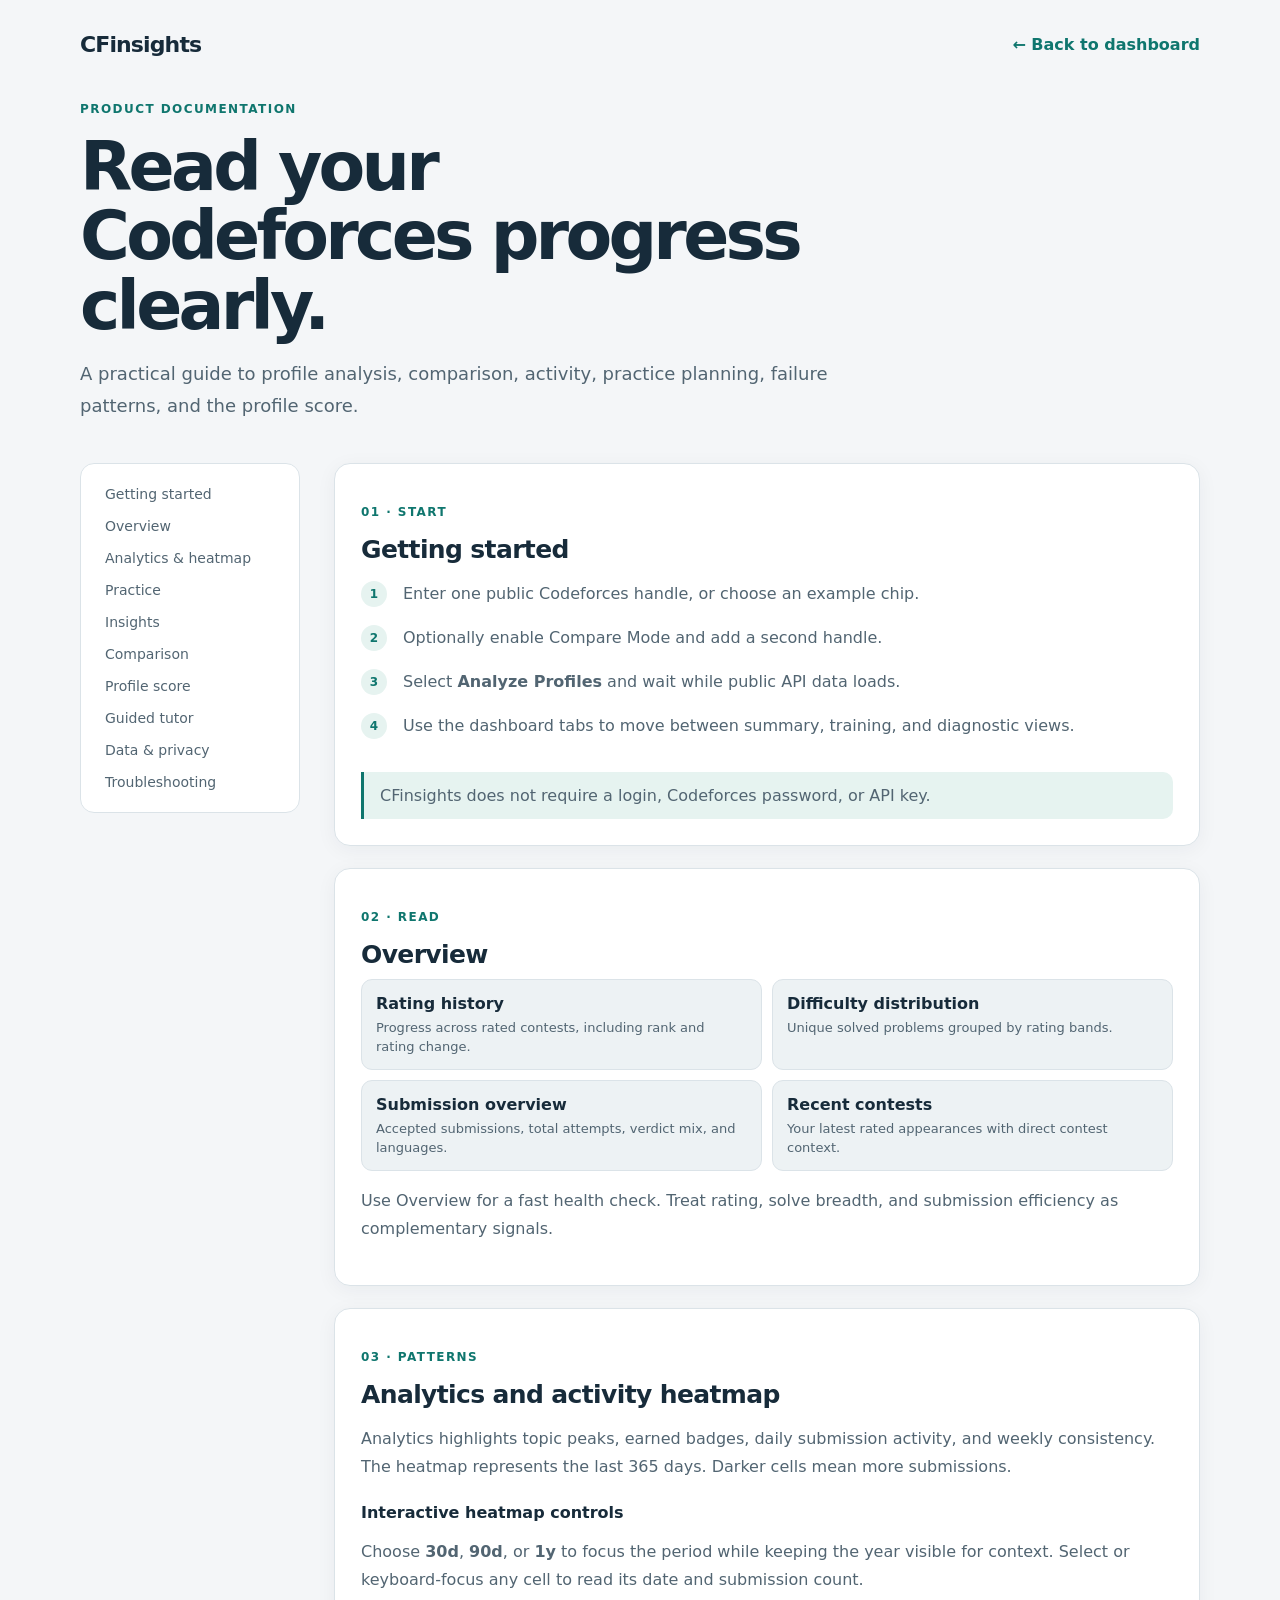
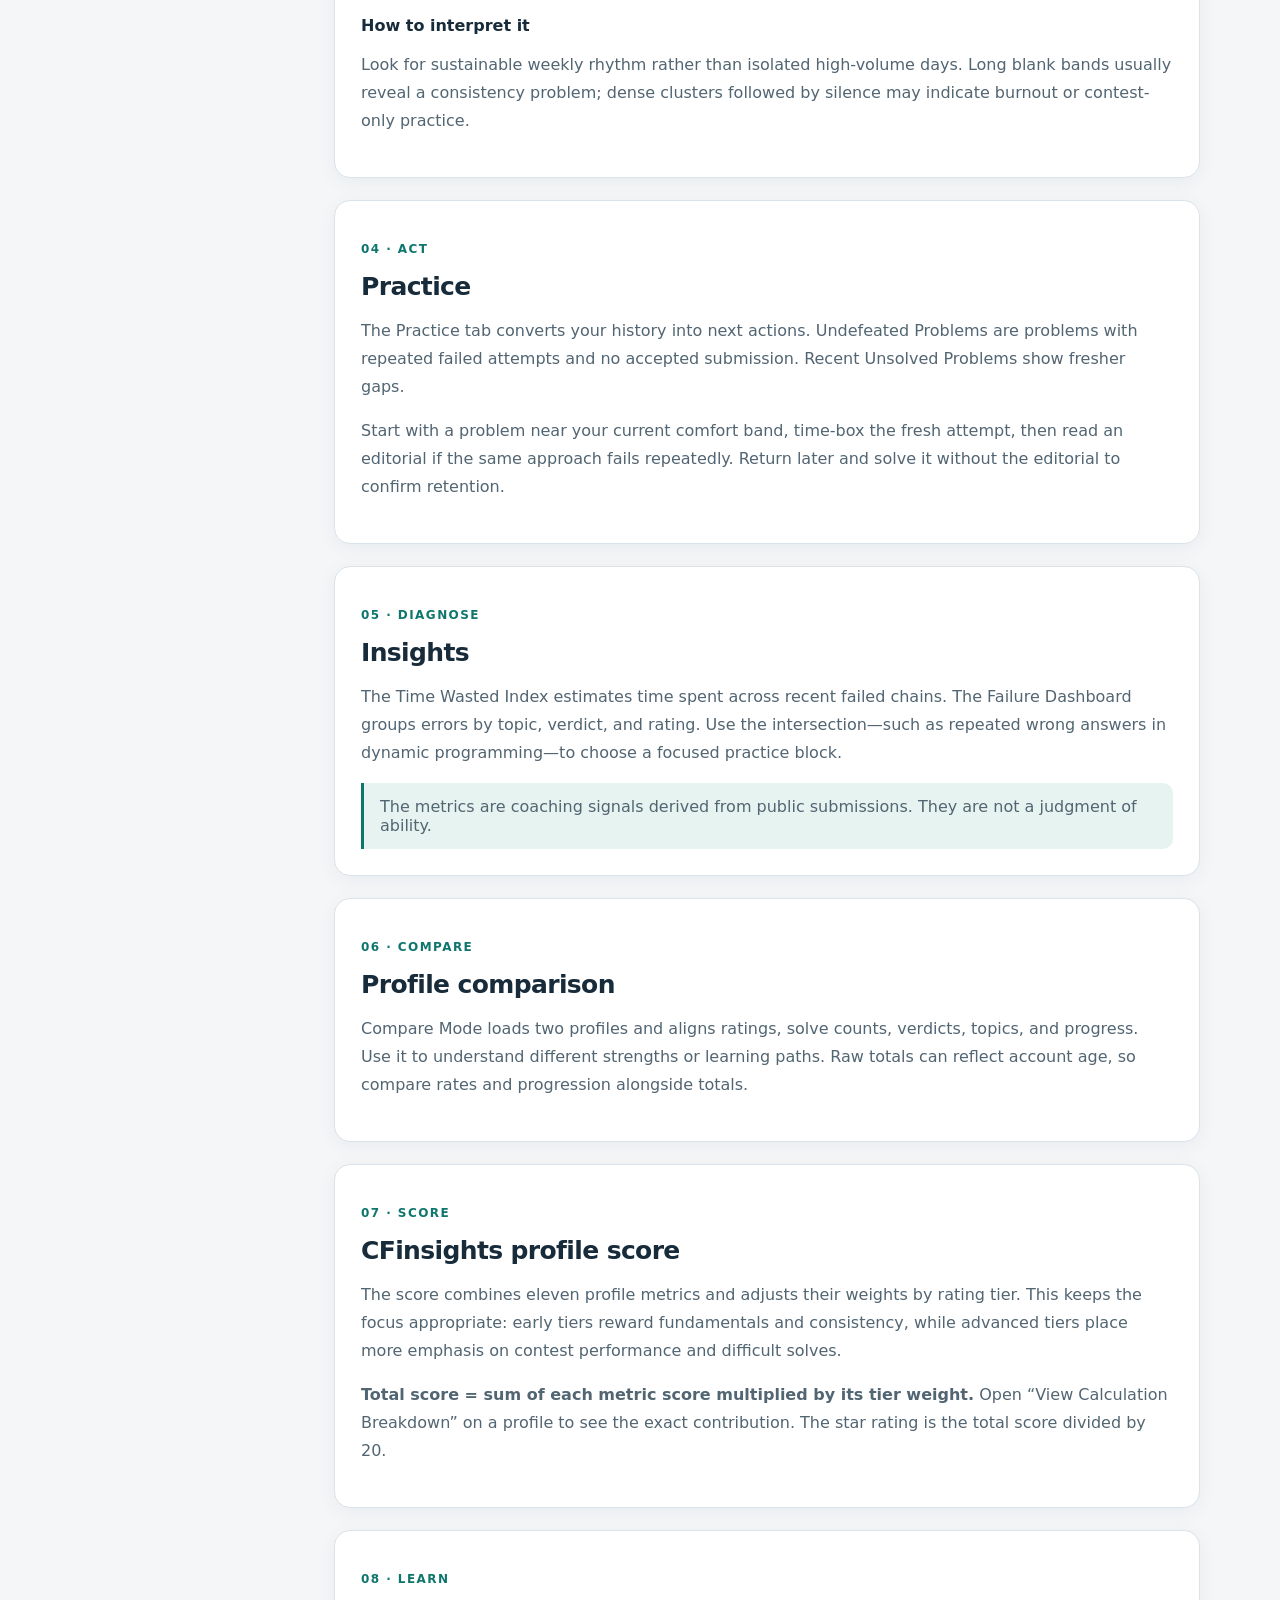
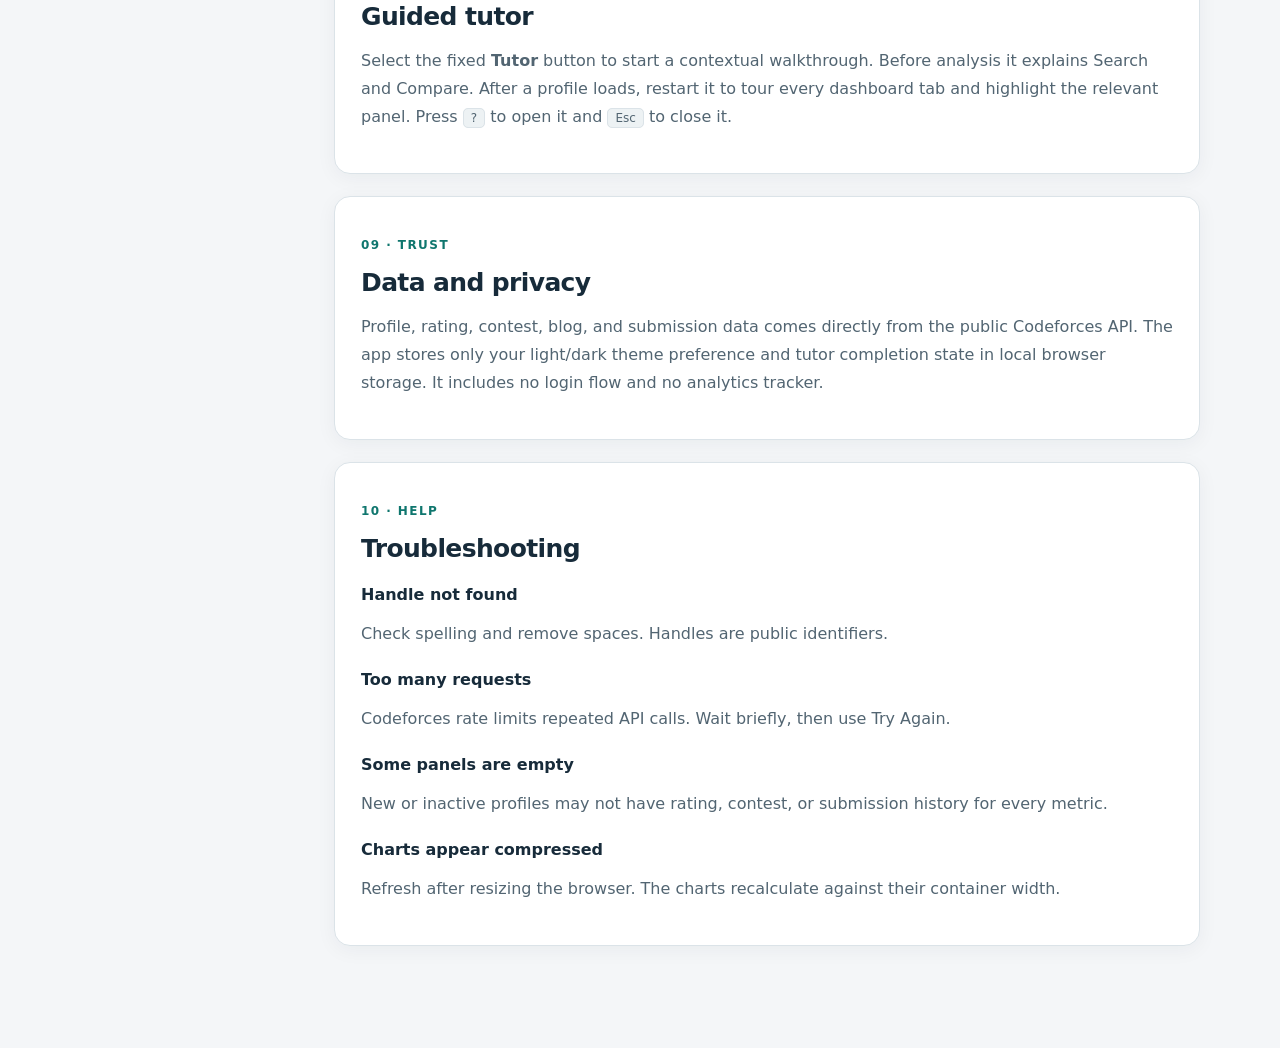
==== documentation.html @ cc263c84 "Enhance dashboard with guided tutor and interactive analytics" ====
<!doctype html>
<html lang="en">
<head>
  <meta charset="UTF-8" />
  <meta name="viewport" content="width=device-width,initial-scale=1" />
  <meta name="description" content="CFinsights product guide: profiles, comparisons, analytics, practice, insights, scoring, privacy, and troubleshooting." />
  <title>CFinsights Product Guide</title>
  <link rel="icon" href="./vite.svg" />
  <link rel="stylesheet" href="./assets/theme.css" />
  <style>
    body{margin:0;font-family:Inter,ui-sans-serif,system-ui,-apple-system,BlinkMacSystemFont,"Segoe UI",sans-serif;background:var(--page);color:var(--ink)}
    .docs{max-width:1120px;margin:auto;padding:32px 20px 80px}.docs-top{display:flex;justify-content:space-between;align-items:center;gap:16px;margin-bottom:42px}.brand{font-weight:900;letter-spacing:-.04em;font-size:22px}.back{color:var(--accent);font-weight:750;text-decoration:none}.hero{max-width:760px;margin-bottom:42px}.hero p,.section p,.section li{color:var(--muted);line-height:1.75}.eyebrow{color:var(--accent)!important;font-size:12px;font-weight:900;letter-spacing:.12em;text-transform:uppercase}.hero h1{font-size:clamp(36px,7vw,68px);line-height:1.02;margin:12px 0 18px;letter-spacing:-.055em}.lead{font-size:18px}.layout{display:grid;grid-template-columns:220px 1fr;gap:34px}.toc{position:sticky;top:24px;align-self:start;border:1px solid var(--line);border-radius:14px;padding:14px;background:var(--surface)}.toc a{display:block;padding:8px 10px;border-radius:8px;color:var(--muted);text-decoration:none;font-size:14px}.toc a:hover{color:var(--accent);background:var(--accent-soft)}.section{scroll-margin-top:24px;margin-bottom:22px;padding:26px;border:1px solid var(--line);border-radius:16px;background:var(--surface);box-shadow:var(--elevation)}.section h2{margin:0 0 10px;font-size:25px;letter-spacing:-.025em}.section h3{margin:22px 0 6px;font-size:16px}.steps{counter-reset:item;padding:0;list-style:none}.steps li{position:relative;padding:0 0 16px 42px}.steps li:before{counter-increment:item;content:counter(item);position:absolute;left:0;top:1px;width:26px;height:26px;display:grid;place-items:center;border-radius:50%;background:var(--accent-soft);color:var(--accent);font-size:12px;font-weight:900}.callout{padding:14px 16px;border-left:3px solid var(--accent);border-radius:0 10px 10px 0;background:var(--accent-soft);color:var(--muted)}kbd{padding:2px 7px;border:1px solid var(--line);border-radius:5px;background:var(--muted-surface);font:inherit;font-size:12px}.feature-grid{display:grid;grid-template-columns:repeat(2,minmax(0,1fr));gap:10px}.feature-grid div{padding:14px;border:1px solid var(--line);border-radius:11px;background:var(--muted-surface)}.feature-grid strong{display:block;margin-bottom:4px}.feature-grid span{font-size:13px;color:var(--muted)}@media(max-width:760px){.layout{grid-template-columns:1fr}.toc{position:static}.feature-grid{grid-template-columns:1fr}.docs{padding-top:20px}.section{padding:20px}}
  </style>
</head>
<body>
  <main class="docs">
    <header class="docs-top"><div class="brand">CFinsights</div><a class="back" href="./">← Back to dashboard</a></header>
    <section class="hero"><p class="eyebrow">Product documentation</p><h1>Read your Codeforces progress clearly.</h1><p class="lead">A practical guide to profile analysis, comparison, activity, practice planning, failure patterns, and the profile score.</p></section>
    <div class="layout">
      <nav class="toc" aria-label="Guide sections"><a href="#start">Getting started</a><a href="#overview">Overview</a><a href="#analytics">Analytics &amp; heatmap</a><a href="#practice">Practice</a><a href="#insights">Insights</a><a href="#compare">Comparison</a><a href="#score">Profile score</a><a href="#tutor">Guided tutor</a><a href="#privacy">Data &amp; privacy</a><a href="#troubleshooting">Troubleshooting</a></nav>
      <article>
        <section class="section" id="start"><p class="eyebrow">01 · Start</p><h2>Getting started</h2><ol class="steps"><li>Enter one public Codeforces handle, or choose an example chip.</li><li>Optionally enable Compare Mode and add a second handle.</li><li>Select <strong>Analyze Profiles</strong> and wait while public API data loads.</li><li>Use the dashboard tabs to move between summary, training, and diagnostic views.</li></ol><div class="callout">CFinsights does not require a login, Codeforces password, or API key.</div></section>
        <section class="section" id="overview"><p class="eyebrow">02 · Read</p><h2>Overview</h2><div class="feature-grid"><div><strong>Rating history</strong><span>Progress across rated contests, including rank and rating change.</span></div><div><strong>Difficulty distribution</strong><span>Unique solved problems grouped by rating bands.</span></div><div><strong>Submission overview</strong><span>Accepted submissions, total attempts, verdict mix, and languages.</span></div><div><strong>Recent contests</strong><span>Your latest rated appearances with direct contest context.</span></div></div><p>Use Overview for a fast health check. Treat rating, solve breadth, and submission efficiency as complementary signals.</p></section>
        <section class="section" id="analytics"><p class="eyebrow">03 · Patterns</p><h2>Analytics and activity heatmap</h2><p>Analytics highlights topic peaks, earned badges, daily submission activity, and weekly consistency. The heatmap represents the last 365 days. Darker cells mean more submissions.</p><h3>Interactive heatmap controls</h3><p>Choose <strong>30d</strong>, <strong>90d</strong>, or <strong>1y</strong> to focus the period while keeping the year visible for context. Select or keyboard-focus any cell to read its date and submission count.</p><h3>How to interpret it</h3><p>Look for sustainable weekly rhythm rather than isolated high-volume days. Long blank bands usually reveal a consistency problem; dense clusters followed by silence may indicate burnout or contest-only practice.</p></section>
        <section class="section" id="practice"><p class="eyebrow">04 · Act</p><h2>Practice</h2><p>The Practice tab converts your history into next actions. Undefeated Problems are problems with repeated failed attempts and no accepted submission. Recent Unsolved Problems show fresher gaps.</p><p>Start with a problem near your current comfort band, time-box the fresh attempt, then read an editorial if the same approach fails repeatedly. Return later and solve it without the editorial to confirm retention.</p></section>
        <section class="section" id="insights"><p class="eyebrow">05 · Diagnose</p><h2>Insights</h2><p>The Time Wasted Index estimates time spent across recent failed chains. The Failure Dashboard groups errors by topic, verdict, and rating. Use the intersection—such as repeated wrong answers in dynamic programming—to choose a focused practice block.</p><div class="callout">The metrics are coaching signals derived from public submissions. They are not a judgment of ability.</div></section>
        <section class="section" id="compare"><p class="eyebrow">06 · Compare</p><h2>Profile comparison</h2><p>Compare Mode loads two profiles and aligns ratings, solve counts, verdicts, topics, and progress. Use it to understand different strengths or learning paths. Raw totals can reflect account age, so compare rates and progression alongside totals.</p></section>
        <section class="section" id="score"><p class="eyebrow">07 · Score</p><h2>CFinsights profile score</h2><p>The score combines eleven profile metrics and adjusts their weights by rating tier. This keeps the focus appropriate: early tiers reward fundamentals and consistency, while advanced tiers place more emphasis on contest performance and difficult solves.</p><p><strong>Total score = sum of each metric score multiplied by its tier weight.</strong> Open “View Calculation Breakdown” on a profile to see the exact contribution. The star rating is the total score divided by 20.</p></section>
        <section class="section" id="tutor"><p class="eyebrow">08 · Learn</p><h2>Guided tutor</h2><p>Select the fixed <strong>Tutor</strong> button to start a contextual walkthrough. Before analysis it explains Search and Compare. After a profile loads, restart it to tour every dashboard tab and highlight the relevant panel. Press <kbd>?</kbd> to open it and <kbd>Esc</kbd> to close it.</p></section>
        <section class="section" id="privacy"><p class="eyebrow">09 · Trust</p><h2>Data and privacy</h2><p>Profile, rating, contest, blog, and submission data comes directly from the public Codeforces API. The app stores only your light/dark theme preference and tutor completion state in local browser storage. It includes no login flow and no analytics tracker.</p></section>
        <section class="section" id="troubleshooting"><p class="eyebrow">10 · Help</p><h2>Troubleshooting</h2><h3>Handle not found</h3><p>Check spelling and remove spaces. Handles are public identifiers.</p><h3>Too many requests</h3><p>Codeforces rate limits repeated API calls. Wait briefly, then use Try Again.</p><h3>Some panels are empty</h3><p>New or inactive profiles may not have rating, contest, or submission history for every metric.</p><h3>Charts appear compressed</h3><p>Refresh after resizing the browser. The charts recalculate against their container width.</p></section>
      </article>
    </div>
  </main>
</body>
</html>
---- assets/theme.css ----
/* Solid slate and teal theme. Loaded after the original application styles. */
:root {
  --page: #f4f6f8;
  --surface: #ffffff;
  --muted-surface: #edf2f4;
  --ink: #172b3a;
  --muted: #526572;
  --line: #dbe3e8;
  --accent: #0f766e;
  --accent-hover: #115e59;
  --accent-soft: #e6f3f0;
  --elevation: 0 4px 20px rgb(23 43 58 / 5%);
}
html.dark {
  --page: #10171e;
  --surface: #18232d;
  --muted-surface: #22313d;
  --ink: #e6edf2;
  --muted: #a4b4c0;
  --line: #30424f;
  --accent: #73c9bb;
  --accent-hover: #a0ded3;
  --accent-soft: #203a3a;
  --elevation: 0 4px 20px rgb(0 0 0 / 12%);
  color-scheme: dark;
}
body { background: var(--page); color: var(--ink); }
/* Remove every CSS gradient, including hover layers and text fills. */
*, *::before, *::after { background-image: none !important; }
#root > .min-h-screen { background-color: var(--page) !important; }
[class*="bg-gradient"] { background-color: var(--muted-surface); }
[class*="bg-clip-text"] {
  background: none !important;
  color: var(--ink) !important;
  -webkit-text-fill-color: var(--ink);
}
[class*="bg-white"], .dark [class*="dark:bg-dark-800"],
.dark [class*="dark:bg-gray-800"] { background-color: var(--surface) !important; }
[class*="bg-gray-100"], .dark [class*="dark:bg-dark-700"] {
  background-color: var(--muted-surface) !important;
}
[class*="shadow-lg"], [class*="shadow-xl"], [class*="shadow-2xl"] {
  box-shadow: var(--elevation) !important;
}
[class*="border-gray-200"], [class*="border-primary-"],
.dark [class*="dark:border-dark-"], .dark [class*="dark:border-primary-"] {
  border-color: var(--line) !important;
}
[class*="rounded-3xl"], [class*="rounded-2xl"] { border-radius: 16px !important; }
[class*="text-gray-900"], [class*="text-gray-700"],
.dark [class*="dark:text-dark-100"], .dark [class*="dark:text-dark-200"] {
  color: var(--ink) !important;
}
[class*="text-gray-600"], [class*="text-gray-500"],
.dark [class*="dark:text-dark-300"], .dark [class*="dark:text-dark-400"] {
  color: var(--muted) !important;
}
[class*="text-primary-"], [class*="text-secondary-"],
.dark [class*="dark:text-primary-"], .dark [class*="dark:text-secondary-"] {
  color: var(--accent) !important;
}
[class*="bg-primary-100"], [class*="bg-secondary-100"] {
  background-color: var(--accent-soft) !important;
}
button[class*="bg-gradient"], [class*="bg-gradient"].text-white {
  background-color: #0f766e !important;
  color: #ffffff !important;
  border-color: transparent !important;
}
button[class*="bg-gradient"]:hover:not(:disabled) { background-color: #115e59 !important; }
[class*="bg-gradient"]:has(> svg.text-white) { background-color: #0f766e !important; }
.dark button[class*="bg-gray-100"] { color: var(--ink) !important; }
button .absolute[class*="bg-gradient"], .pointer-events-none[class*="bg-gradient"] {
  background: none !important;
}
.animate-glow, .animate-pulse-slow { animation: none !important; }
button[class*="hover:scale"]:hover, a[class*="hover:scale"]:hover { transform: none !important; }
input[type="text"] {
  background-color: var(--surface) !important;
  border: 1px solid var(--line) !important;
  color: var(--ink) !important;
  box-shadow: none !important;
}
input[type="text"]:focus { border-color: var(--accent) !important; outline: 2px solid var(--accent-soft); }
input::placeholder { color: var(--muted) !important; opacity: .8; }
button:focus-visible, a:focus-visible { outline: 2px solid var(--accent); outline-offset: 4px; }
h1 { letter-spacing: -.04em; }
footer { border-color: var(--line) !important; }
footer a { background-color: var(--muted-surface) !important; color: var(--muted) !important; }
footer a:hover { color: var(--accent) !important; }
@media (prefers-reduced-motion: reduce) {
  *, *::before, *::after { animation: none !important; transition: none !important; }
}

/* Progressive UI enhancements */
.cf-examples { display:flex; align-items:center; flex-wrap:wrap; gap:8px; margin-top:12px; color:var(--muted); font-size:12px; }
.cf-examples button, .cf-range button { border:1px solid var(--line); border-radius:999px; padding:5px 10px; color:var(--muted); background:var(--surface); font-weight:700; transition:border-color .2s,color .2s,background-color .2s; }
.cf-examples button:hover, .cf-range button:hover, .cf-range button.active { border-color:var(--accent); color:var(--accent); background:var(--accent-soft); }
.cf-chart-frame { position:relative; opacity:0; transform:translateY(12px); transition:opacity .55s ease,transform .55s ease; }
.cf-chart-frame::after { content:""; position:absolute; inset:8px; border:1px solid transparent; border-radius:12px; pointer-events:none; transition:border-color .2s; }
.cf-chart-frame.cf-visible { opacity:1; transform:none; }
.cf-chart-frame:hover::after { border-color:var(--line); }
.cf-chart-frame canvas { transition:filter .25s ease; }
.cf-chart-frame:hover canvas { filter:saturate(1.08); }
.cf-heatmap-card { position:relative; }
.cf-heatmap-tools { display:flex; align-items:center; justify-content:space-between; flex-wrap:wrap; gap:12px; margin:12px 0 4px; padding:10px 12px; border:1px solid var(--line); border-radius:12px; background:var(--muted-surface); }
.cf-range { display:flex; gap:6px; }
.cf-heatmap-tools output { min-height:18px; color:var(--muted); font-size:12px; }
.cf-heat-cell { animation:cf-cell-in .35s both; animation-delay:var(--cell-delay); outline:none; }
.cf-heat-cell:hover, .cf-heat-cell:focus-visible { transform:scale(1.45) !important; z-index:10; border-color:var(--accent) !important; box-shadow:0 0 0 2px var(--surface),0 0 0 3px var(--accent); }
.cf-heat-cell.cf-out-of-range { opacity:.15; }
@keyframes cf-cell-in { from { opacity:0; transform:scale(.4); } to { opacity:1; transform:scale(1); } }
.cf-doc-link { display:grid; grid-template-columns:24px 1fr 20px; align-items:center; gap:12px; margin:16px 0; padding:14px 16px; border:1px solid var(--line); border-radius:12px; background:var(--accent-soft); color:var(--ink); text-decoration:none; transition:border-color .2s,transform .2s; }
.cf-doc-link:hover { border-color:var(--accent); transform:translateY(-1px); }
.cf-doc-link svg { width:22px; color:var(--accent); }
.cf-doc-link span { display:flex; flex-direction:column; gap:2px; }
.cf-doc-link small { color:var(--muted); font-size:12px; font-weight:500; }
.cf-tutor-launcher { position:fixed; right:22px; bottom:22px; z-index:45; display:flex; align-items:center; gap:8px; padding:11px 16px; border-radius:999px; background:#0f766e; color:#fff; box-shadow:0 8px 24px rgb(15 118 110 / 22%); font-weight:800; letter-spacing:.01em; }
.cf-tutor-launcher:hover { background:#115e59; transform:translateY(-2px); }
.cf-tutor-launcher svg { width:20px; height:20px; }
.cf-tutor-card { position:fixed; right:22px; bottom:82px; z-index:60; width:min(380px,calc(100vw - 32px)); overflow:hidden; padding:24px; border:1px solid var(--line); border-radius:16px; background:var(--surface); color:var(--ink); box-shadow:0 18px 60px rgb(15 23 42 / 20%); animation:cf-tutor-in .25s ease-out; }
.cf-tutor-progress { position:absolute; inset:0 0 auto; height:3px; background:var(--muted-surface); }
.cf-tutor-progress span { display:block; height:100%; background:var(--accent); transition:width .25s ease; }
.cf-tutor-close { position:absolute; top:14px; right:14px; width:32px; height:32px; display:grid; place-items:center; border-radius:8px; color:var(--muted); background:transparent; }
.cf-tutor-close:hover { background:var(--muted-surface); color:var(--ink); }
.cf-tutor-close svg { width:18px; }
.cf-tutor-eyebrow { margin:0 40px 8px 0; color:var(--accent); font-size:11px; font-weight:900; letter-spacing:.12em; text-transform:uppercase; }
.cf-tutor-card h2 { margin:0 32px 8px 0; color:var(--ink); font-size:20px; line-height:1.25; }
.cf-tutor-copy, .cf-tutor-note { margin:0; color:var(--muted); font-size:14px; line-height:1.65; }
.cf-tutor-note { margin-top:10px; padding:9px 10px; border-radius:8px; background:var(--accent-soft); color:var(--accent); font-size:12px; font-weight:650; }
.cf-tutor-actions { display:flex; justify-content:space-between; margin-top:20px; }
.cf-tutor-actions button { min-width:80px; padding:9px 13px; border:1px solid var(--line); border-radius:9px; background:var(--surface); color:var(--ink); font-weight:750; }
.cf-tutor-actions button:disabled { opacity:.35; }
.cf-tutor-actions [data-tour-next] { display:flex; align-items:center; gap:6px; border-color:#0f766e; background:#0f766e; color:#fff; }
.cf-tutor-actions svg { width:16px; }
.cf-tour-target { position:relative; z-index:55 !important; outline:3px solid var(--accent) !important; outline-offset:5px; border-radius:9px; box-shadow:0 0 0 9999px rgb(15 23 42 / 30%) !important; }
@keyframes cf-tutor-in { from { opacity:0; transform:translateY(12px) scale(.98); } to { opacity:1; transform:none; } }
@media (max-width:640px) {
  .cf-tutor-launcher { right:16px; bottom:16px; padding:10px 13px; }
  .cf-tutor-card { right:16px; bottom:70px; padding:20px; }
  .cf-heatmap-tools { align-items:flex-start; }
  .cf-heatmap-tools output { width:100%; }
}
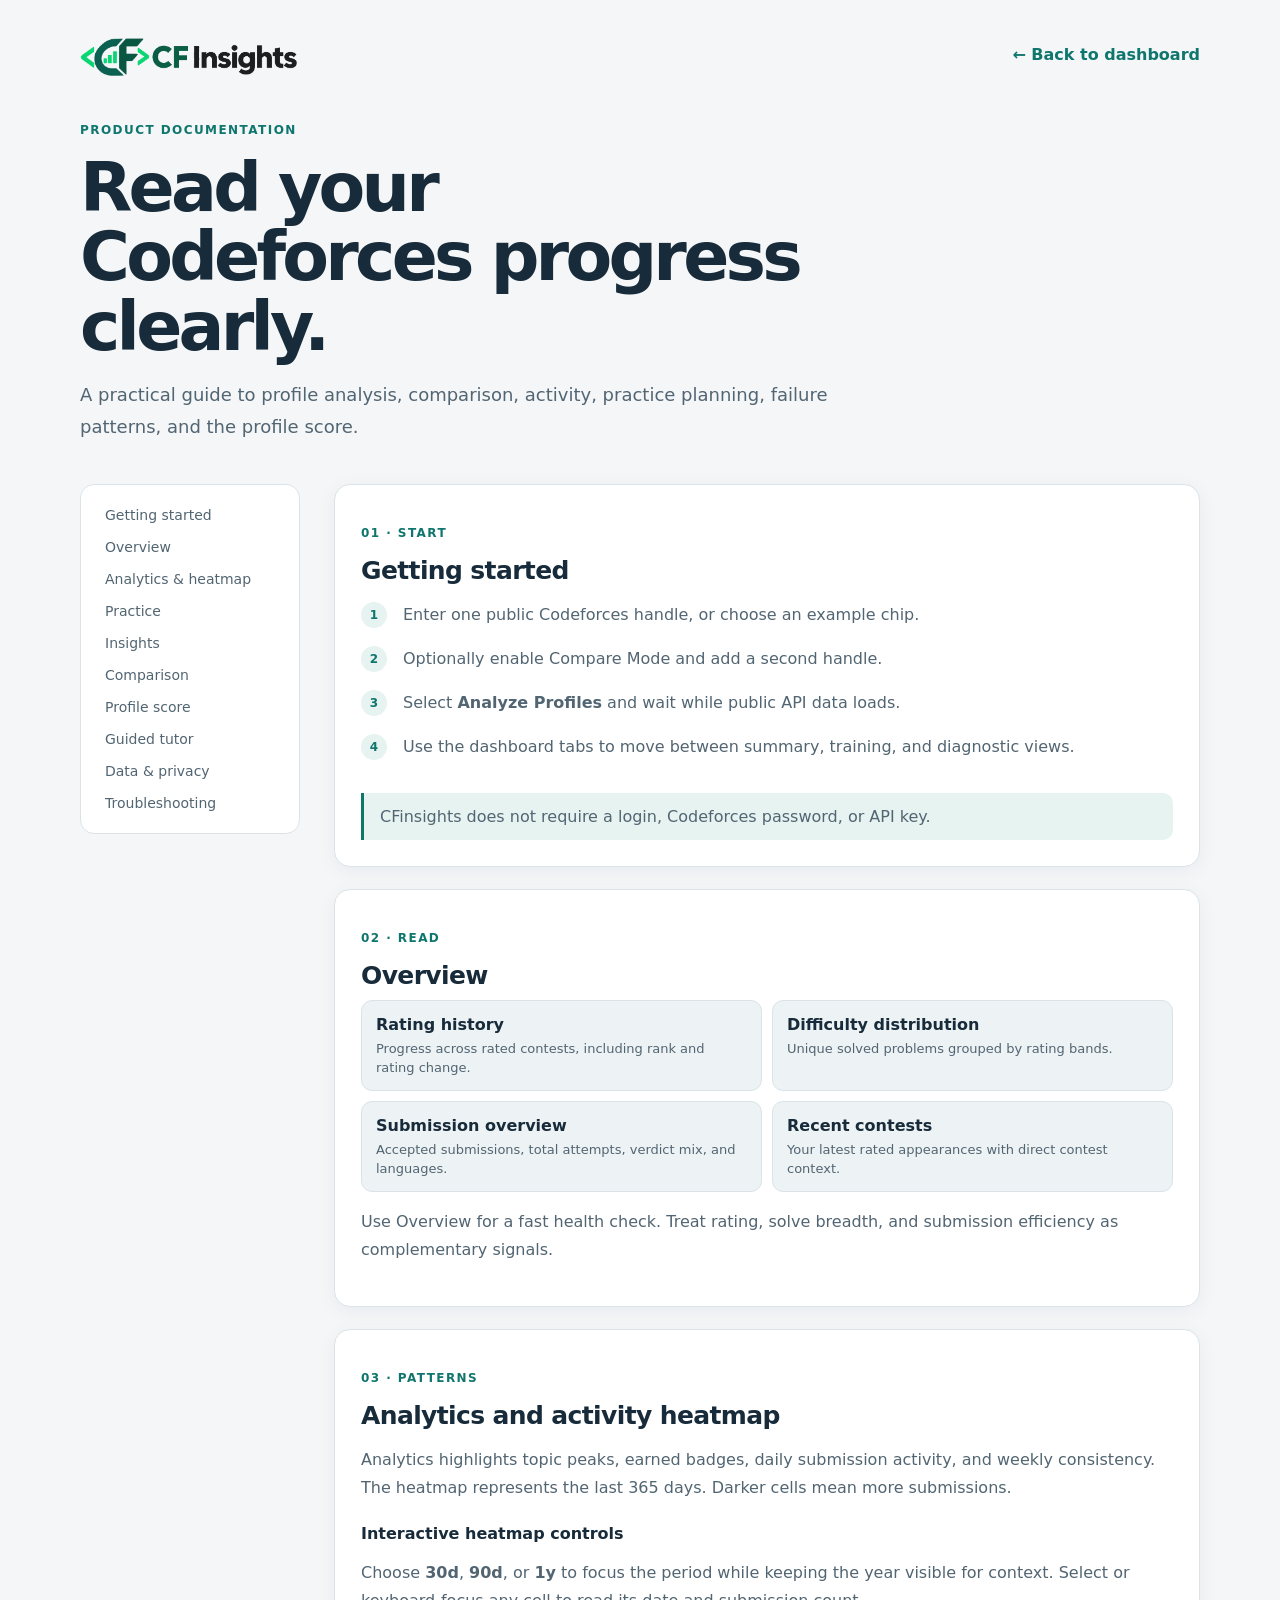
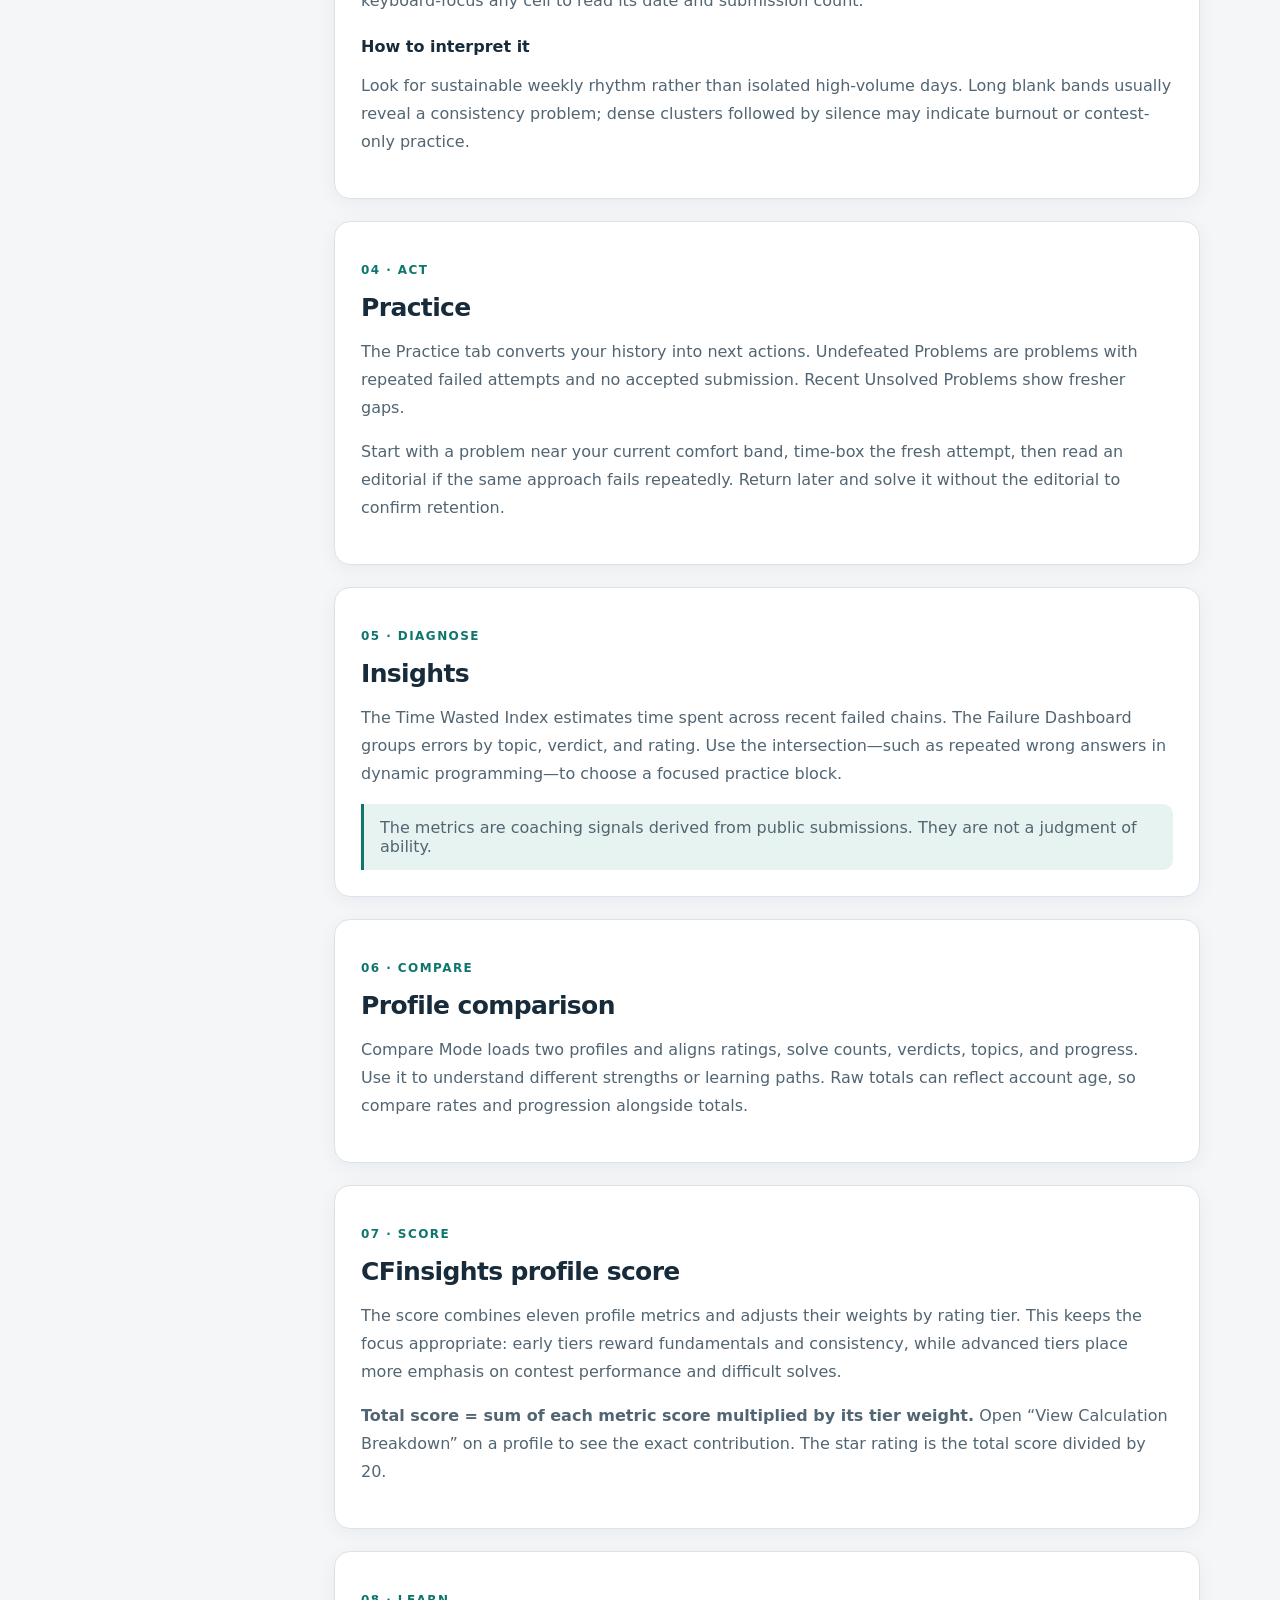
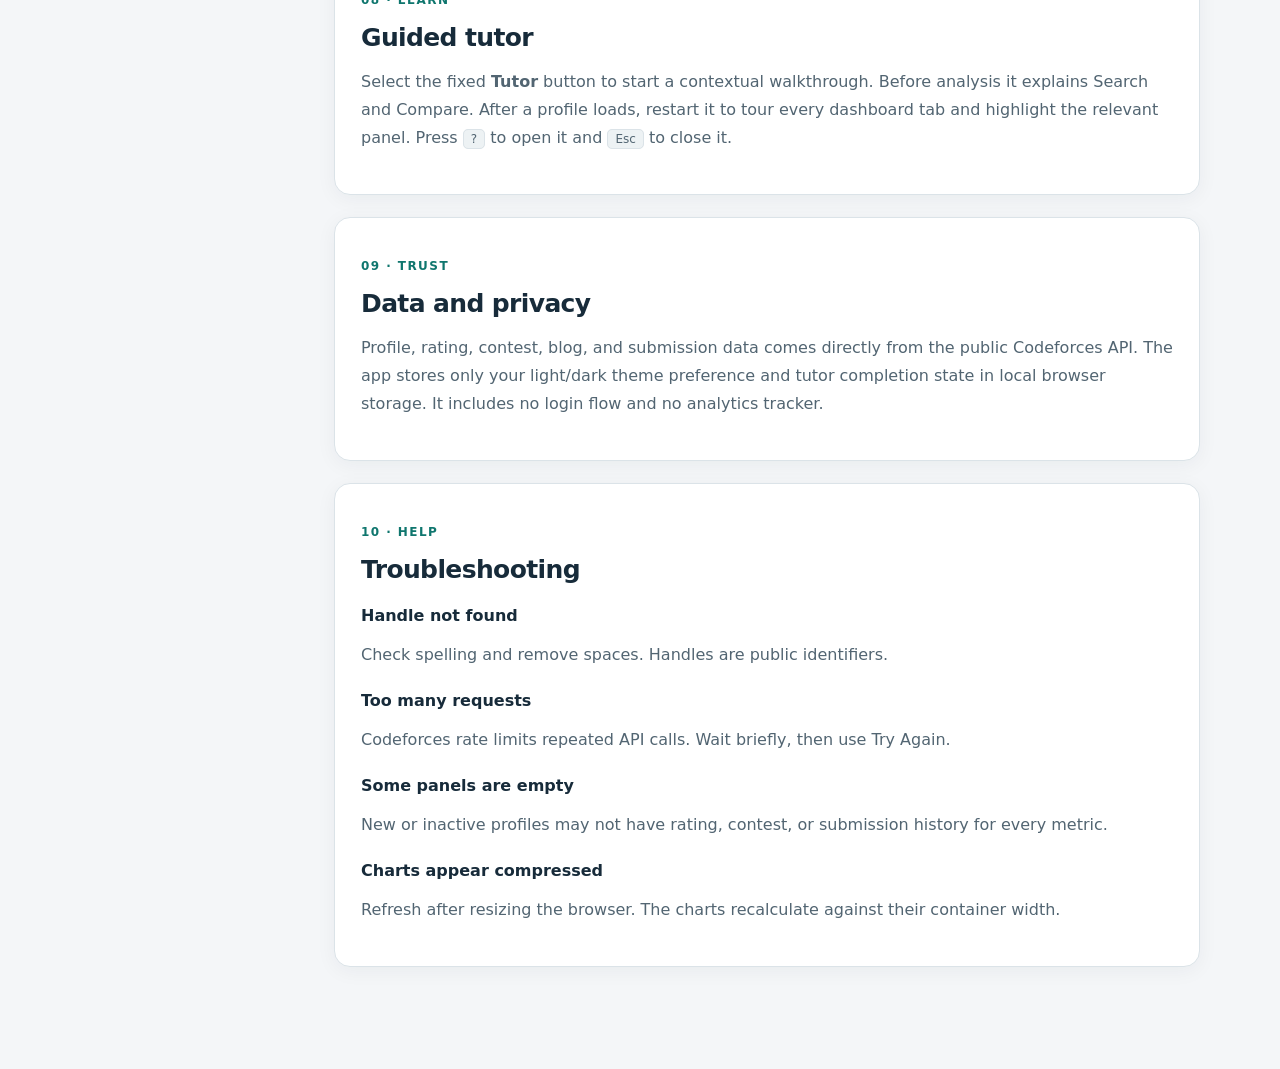
==== commit 2270803a: "Refine branding compare tour and panel geometry" ====
--- a/documentation.html
+++ b/documentation.html
@@ -5,7 +5,7 @@
   <meta name="viewport" content="width=device-width,initial-scale=1" />
   <meta name="description" content="CFinsights product guide: profiles, comparisons, analytics, practice, insights, scoring, privacy, and troubleshooting." />
   <title>CFinsights Product Guide</title>
-  <link rel="icon" href="./vite.svg" />
+  <link rel="icon" type="image/png" href="./assets/cfinsights-logo.png" />
   <link rel="stylesheet" href="./assets/theme.css" />
   <style>
     body{margin:0;font-family:Inter,ui-sans-serif,system-ui,-apple-system,BlinkMacSystemFont,"Segoe UI",sans-serif;background:var(--page);color:var(--ink)}
@@ -14,7 +14,7 @@
 </head>
 <body>
   <main class="docs">
-    <header class="docs-top"><div class="brand">CFinsights</div><a class="back" href="./">← Back to dashboard</a></header>
+    <header class="docs-top"><img id="docs-logo" src="./assets/cfinsights-logo.png" alt="CFInsights" style="width:220px;max-width:55%;height:auto"><a class="back" href="./">← Back to dashboard</a></header>
     <section class="hero"><p class="eyebrow">Product documentation</p><h1>Read your Codeforces progress clearly.</h1><p class="lead">A practical guide to profile analysis, comparison, activity, practice planning, failure patterns, and the profile score.</p></section>
     <div class="layout">
       <nav class="toc" aria-label="Guide sections"><a href="#start">Getting started</a><a href="#overview">Overview</a><a href="#analytics">Analytics &amp; heatmap</a><a href="#practice">Practice</a><a href="#insights">Insights</a><a href="#compare">Comparison</a><a href="#score">Profile score</a><a href="#tutor">Guided tutor</a><a href="#privacy">Data &amp; privacy</a><a href="#troubleshooting">Troubleshooting</a></nav>
@@ -32,5 +32,6 @@
       </article>
     </div>
   </main>
+  <script type="module">import { cleanLogoBackground } from './assets/logo.js'; cleanLogoBackground(document.querySelector('#docs-logo'));</script>
 </body>
 </html>
--- a/assets/theme.css
+++ b/assets/theme.css
@@ -94,9 +94,14 @@
 
 /* Progressive UI enhancements */
 .cf-examples { display:flex; align-items:center; flex-wrap:wrap; gap:8px; margin-top:12px; color:var(--muted); font-size:12px; }
+.cf-brand-hidden { display:none !important; }
+.cf-visually-hidden { position:absolute!important; width:1px!important; height:1px!important; padding:0!important; margin:-1px!important; overflow:hidden!important; clip:rect(0,0,0,0)!important; white-space:nowrap!important; border:0!important; }
+.cf-brand-logo { display:block; width:min(470px,88%); height:auto; margin:0 auto 10px; object-fit:contain; }
+.cf-theme-toggle { margin-left:auto; }
+.dark .cf-brand-logo { padding:8px 12px; border-radius:12px; background-color:#fff; }
 .cf-examples button, .cf-range button { border:1px solid var(--line); border-radius:999px; padding:5px 10px; color:var(--muted); background:var(--surface); font-weight:700; transition:border-color .2s,color .2s,background-color .2s; }
 .cf-examples button:hover, .cf-range button:hover, .cf-range button.active { border-color:var(--accent); color:var(--accent); background:var(--accent-soft); }
-.cf-chart-frame { position:relative; opacity:0; transform:translateY(12px); transition:opacity .55s ease,transform .55s ease; }
+.cf-chart-frame { position:relative; opacity:1; transform:none; animation:cf-chart-rise .55s ease-out both; }
 .cf-chart-frame::after { content:""; position:absolute; inset:8px; border:1px solid transparent; border-radius:12px; pointer-events:none; transition:border-color .2s; }
 .cf-chart-frame.cf-visible { opacity:1; transform:none; }
 .cf-chart-frame:hover::after { border-color:var(--line); }
@@ -110,6 +115,7 @@
 .cf-heat-cell:hover, .cf-heat-cell:focus-visible { transform:scale(1.45) !important; z-index:10; border-color:var(--accent) !important; box-shadow:0 0 0 2px var(--surface),0 0 0 3px var(--accent); }
 .cf-heat-cell.cf-out-of-range { opacity:.15; }
 @keyframes cf-cell-in { from { opacity:0; transform:scale(.4); } to { opacity:1; transform:scale(1); } }
+@keyframes cf-chart-rise { from { opacity:0; transform:translateY(12px); } to { opacity:1; transform:none; } }
 .cf-doc-link { display:grid; grid-template-columns:24px 1fr 20px; align-items:center; gap:12px; margin:16px 0; padding:14px 16px; border:1px solid var(--line); border-radius:12px; background:var(--accent-soft); color:var(--ink); text-decoration:none; transition:border-color .2s,transform .2s; }
 .cf-doc-link:hover { border-color:var(--accent); transform:translateY(-1px); }
 .cf-doc-link svg { width:22px; color:var(--accent); }
@@ -134,10 +140,21 @@
 .cf-tutor-actions [data-tour-next] { display:flex; align-items:center; gap:6px; border-color:#0f766e; background:#0f766e; color:#fff; }
 .cf-tutor-actions svg { width:16px; }
 .cf-tour-target { position:relative; z-index:55 !important; outline:3px solid var(--accent) !important; outline-offset:5px; border-radius:9px; box-shadow:0 0 0 9999px rgb(15 23 42 / 30%) !important; }
+.cf-balanced-grid { align-items:start !important; }
+.cf-balanced-panel { height:var(--cf-panel-height); min-height:0; }
+.cf-scroll-panel { overflow-y:auto; overscroll-behavior:contain; scrollbar-gutter:stable; scrollbar-width:thin; scrollbar-color:var(--accent) var(--muted-surface); }
+.cf-scroll-panel::-webkit-scrollbar { width:9px; }
+.cf-scroll-panel::-webkit-scrollbar-track { background:var(--muted-surface); border-radius:999px; }
+.cf-scroll-panel::-webkit-scrollbar-thumb { background:var(--accent); border:2px solid var(--muted-surface); border-radius:999px; }
 @keyframes cf-tutor-in { from { opacity:0; transform:translateY(12px) scale(.98); } to { opacity:1; transform:none; } }
 @media (max-width:640px) {
+  .cf-brand-logo { width:100%; margin-bottom:8px; }
   .cf-tutor-launcher { right:16px; bottom:16px; padding:10px 13px; }
   .cf-tutor-card { right:16px; bottom:70px; padding:20px; }
   .cf-heatmap-tools { align-items:flex-start; }
   .cf-heatmap-tools output { width:100%; }
 }
+@media (max-width:1023px) {
+  .cf-balanced-panel { height:auto !important; }
+  .cf-scroll-panel { overflow:visible; }
+}
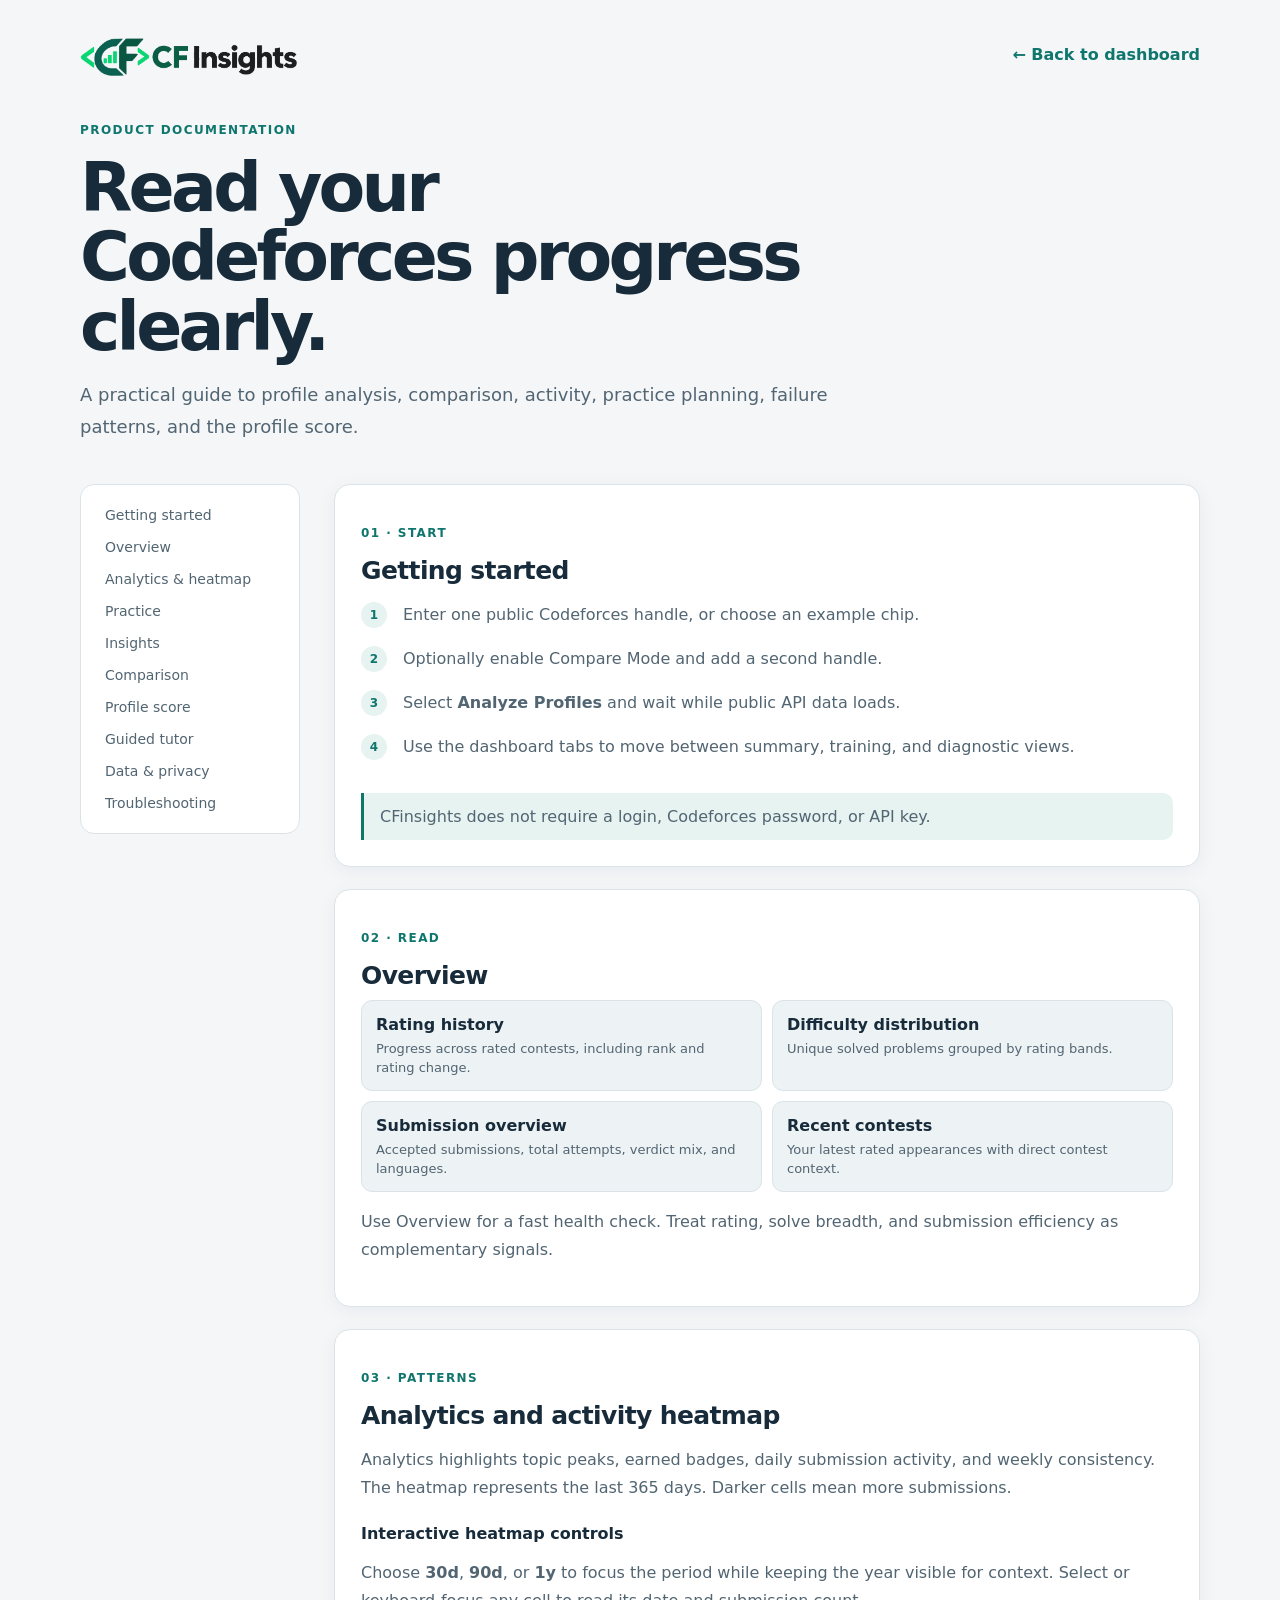
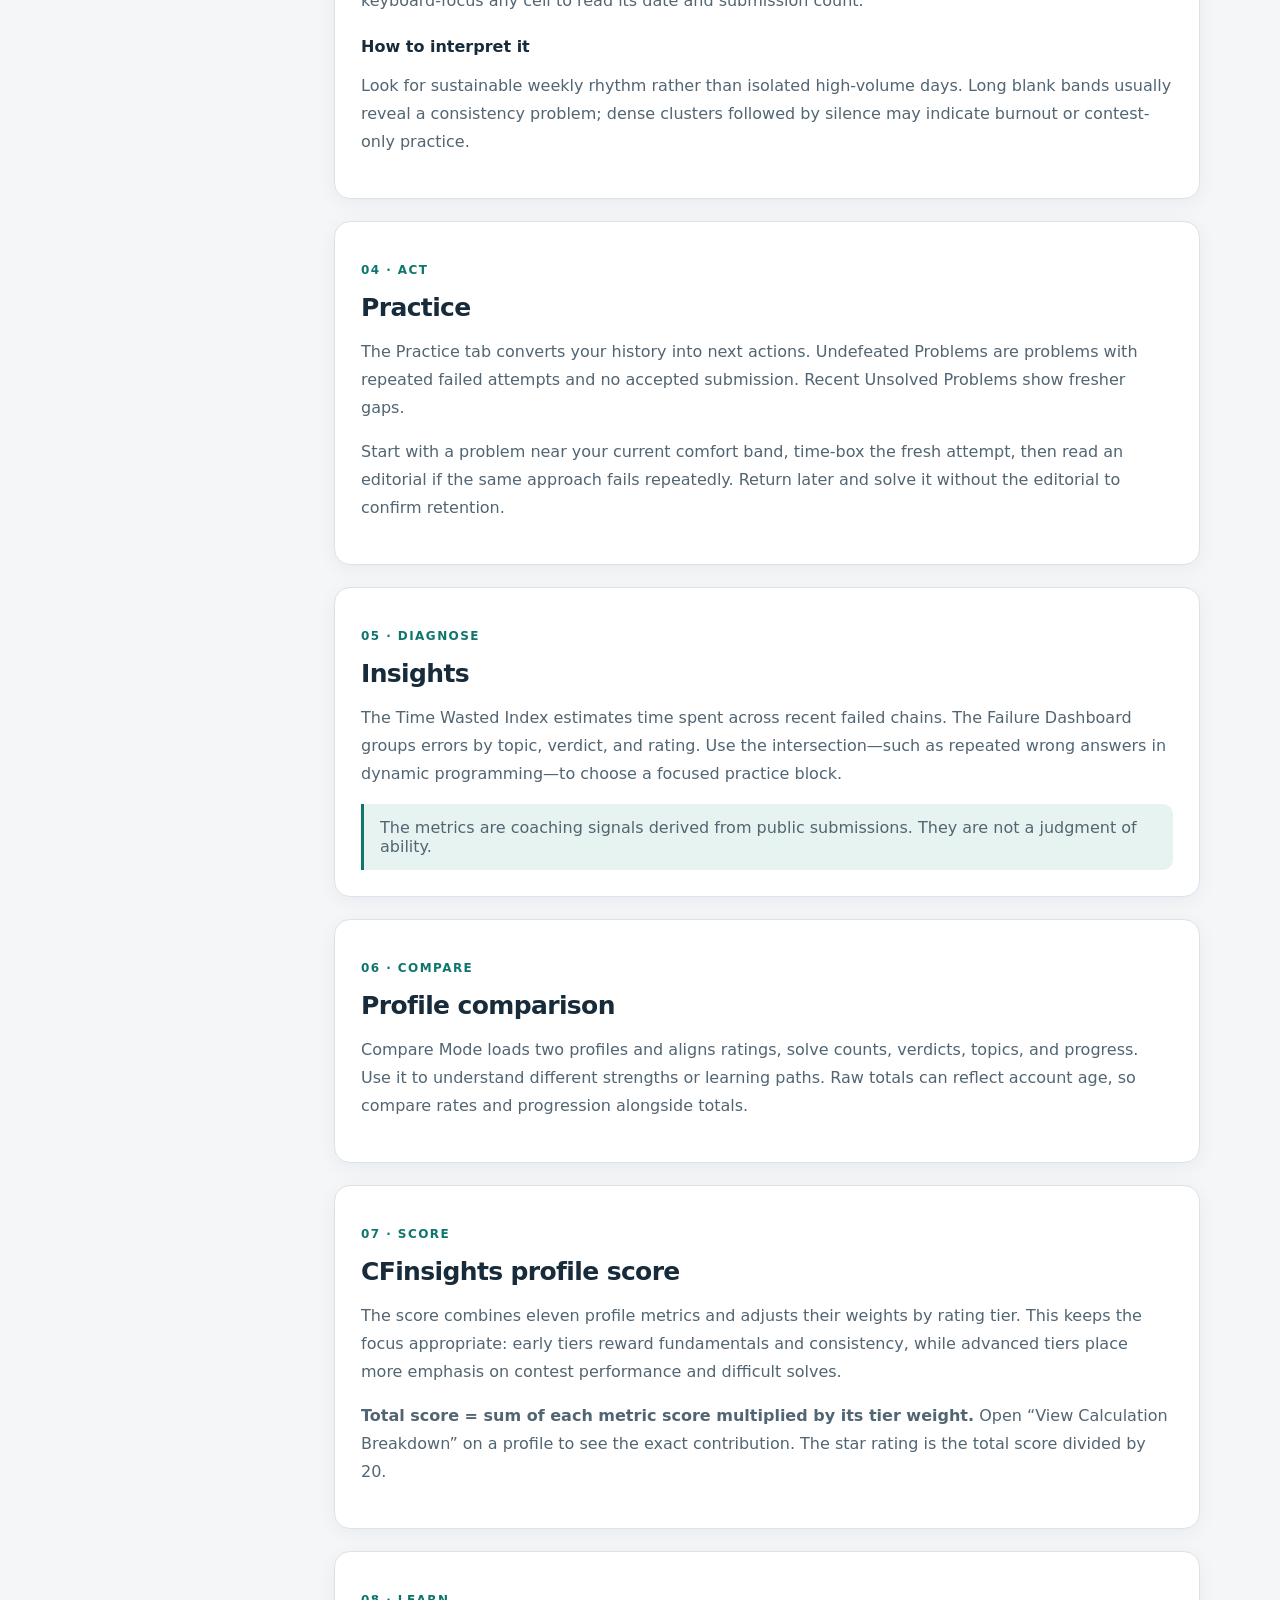
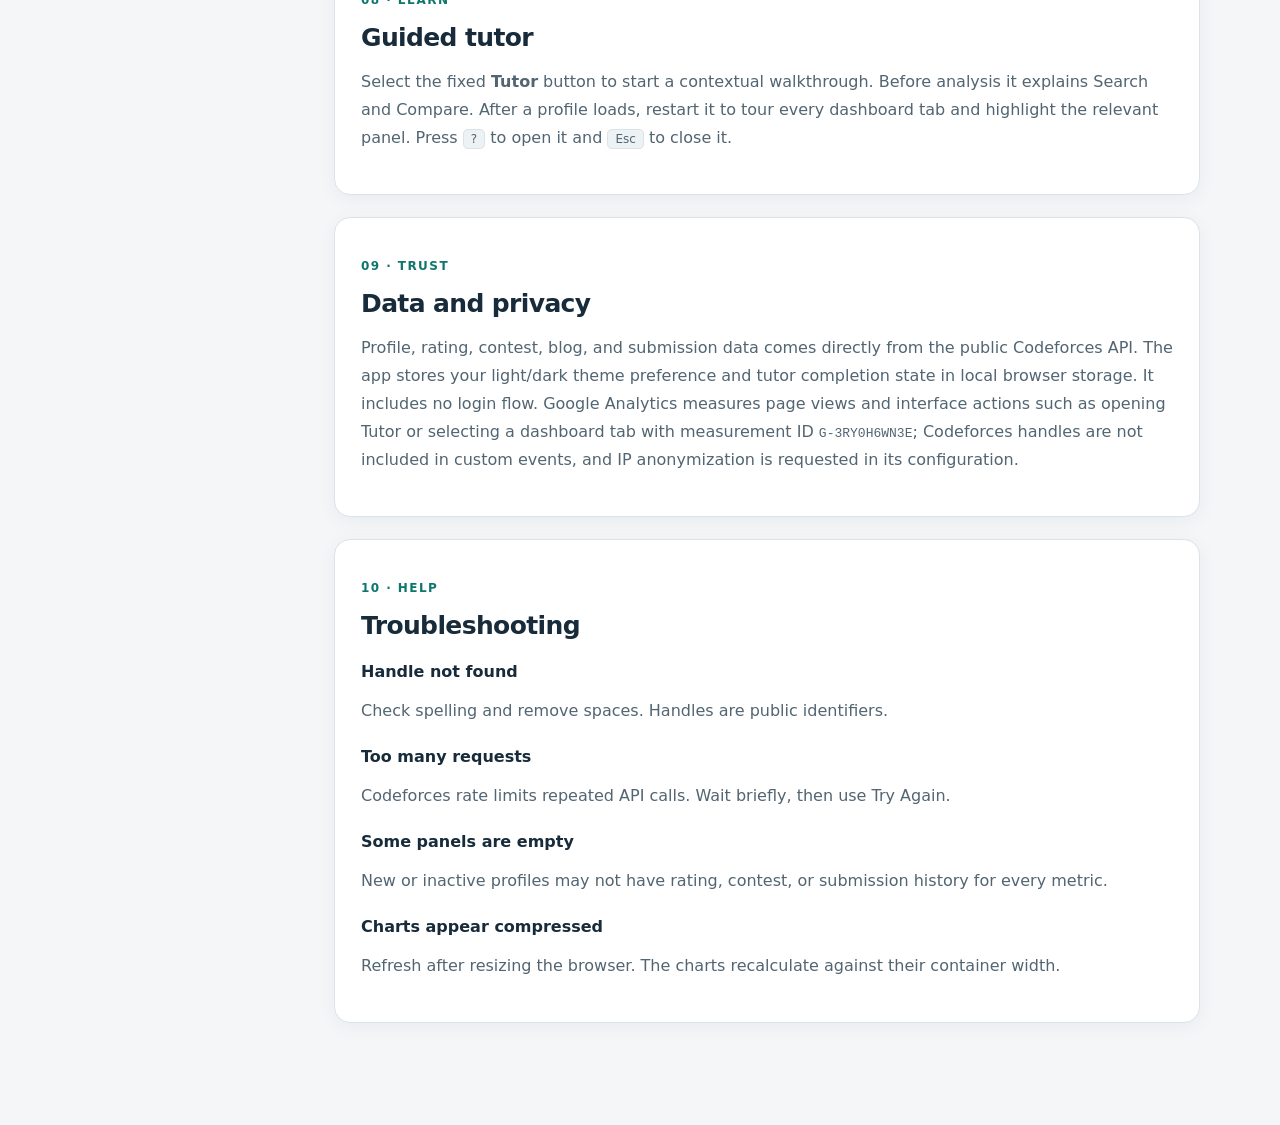
==== commit 8e7ba04f: "Add Google Analytics usage tracking" ====
--- a/documentation.html
+++ b/documentation.html
@@ -5,6 +5,13 @@
   <meta name="viewport" content="width=device-width,initial-scale=1" />
   <meta name="description" content="CFinsights product guide: profiles, comparisons, analytics, practice, insights, scoring, privacy, and troubleshooting." />
   <title>CFinsights Product Guide</title>
+  <script async src="https://www.googletagmanager.com/gtag/js?id=G-3RY0H6WN3E"></script>
+  <script>
+    window.dataLayer = window.dataLayer || [];
+    function gtag(){dataLayer.push(arguments);}
+    gtag('js', new Date());
+    gtag('config', 'G-3RY0H6WN3E', { anonymize_ip: true });
+  </script>
   <link rel="icon" type="image/png" href="./assets/cfinsights-logo.png" />
   <link rel="stylesheet" href="./assets/theme.css" />
   <style>
@@ -27,7 +34,7 @@
         <section class="section" id="compare"><p class="eyebrow">06 · Compare</p><h2>Profile comparison</h2><p>Compare Mode loads two profiles and aligns ratings, solve counts, verdicts, topics, and progress. Use it to understand different strengths or learning paths. Raw totals can reflect account age, so compare rates and progression alongside totals.</p></section>
         <section class="section" id="score"><p class="eyebrow">07 · Score</p><h2>CFinsights profile score</h2><p>The score combines eleven profile metrics and adjusts their weights by rating tier. This keeps the focus appropriate: early tiers reward fundamentals and consistency, while advanced tiers place more emphasis on contest performance and difficult solves.</p><p><strong>Total score = sum of each metric score multiplied by its tier weight.</strong> Open “View Calculation Breakdown” on a profile to see the exact contribution. The star rating is the total score divided by 20.</p></section>
         <section class="section" id="tutor"><p class="eyebrow">08 · Learn</p><h2>Guided tutor</h2><p>Select the fixed <strong>Tutor</strong> button to start a contextual walkthrough. Before analysis it explains Search and Compare. After a profile loads, restart it to tour every dashboard tab and highlight the relevant panel. Press <kbd>?</kbd> to open it and <kbd>Esc</kbd> to close it.</p></section>
-        <section class="section" id="privacy"><p class="eyebrow">09 · Trust</p><h2>Data and privacy</h2><p>Profile, rating, contest, blog, and submission data comes directly from the public Codeforces API. The app stores only your light/dark theme preference and tutor completion state in local browser storage. It includes no login flow and no analytics tracker.</p></section>
+        <section class="section" id="privacy"><p class="eyebrow">09 · Trust</p><h2>Data and privacy</h2><p>Profile, rating, contest, blog, and submission data comes directly from the public Codeforces API. The app stores your light/dark theme preference and tutor completion state in local browser storage. It includes no login flow. Google Analytics measures page views and interface actions such as opening Tutor or selecting a dashboard tab with measurement ID <code>G-3RY0H6WN3E</code>; Codeforces handles are not included in custom events, and IP anonymization is requested in its configuration.</p></section>
         <section class="section" id="troubleshooting"><p class="eyebrow">10 · Help</p><h2>Troubleshooting</h2><h3>Handle not found</h3><p>Check spelling and remove spaces. Handles are public identifiers.</p><h3>Too many requests</h3><p>Codeforces rate limits repeated API calls. Wait briefly, then use Try Again.</p><h3>Some panels are empty</h3><p>New or inactive profiles may not have rating, contest, or submission history for every metric.</p><h3>Charts appear compressed</h3><p>Refresh after resizing the browser. The charts recalculate against their container width.</p></section>
       </article>
     </div>
--- a/assets/theme.css
+++ b/assets/theme.css
@@ -98,6 +98,13 @@
 .cf-visually-hidden { position:absolute!important; width:1px!important; height:1px!important; padding:0!important; margin:-1px!important; overflow:hidden!important; clip:rect(0,0,0,0)!important; white-space:nowrap!important; border:0!important; }
 .cf-brand-logo { display:block; width:min(470px,88%); height:auto; margin:0 auto 10px; object-fit:contain; }
 .cf-theme-toggle { margin-left:auto; }
+.cf-community { max-width:720px; margin:0 auto 32px; padding:24px 20px; text-align:center; background:var(--surface); border:1px solid var(--line); border-radius:16px; }
+.cf-community h2 { color:var(--ink); font-size:20px; font-weight:750; margin-bottom:8px; }
+.cf-community p { color:var(--muted); font-size:14px; line-height:1.7; }
+.cf-community-links { display:flex; flex-wrap:wrap; justify-content:center; gap:10px; margin:18px 0 12px; }
+.cf-community-links a { padding:10px 14px; border:1px solid var(--line); border-radius:9px; font-size:13px; font-weight:700; }
+.cf-community small { color:var(--muted); font-size:11px; }
+@media(max-width:767px) { .cf-community { margin-left:16px; margin-right:16px; } }
 .dark .cf-brand-logo { padding:8px 12px; border-radius:12px; background-color:#fff; }
 .cf-examples button, .cf-range button { border:1px solid var(--line); border-radius:999px; padding:5px 10px; color:var(--muted); background:var(--surface); font-weight:700; transition:border-color .2s,color .2s,background-color .2s; }
 .cf-examples button:hover, .cf-range button:hover, .cf-range button.active { border-color:var(--accent); color:var(--accent); background:var(--accent-soft); }
